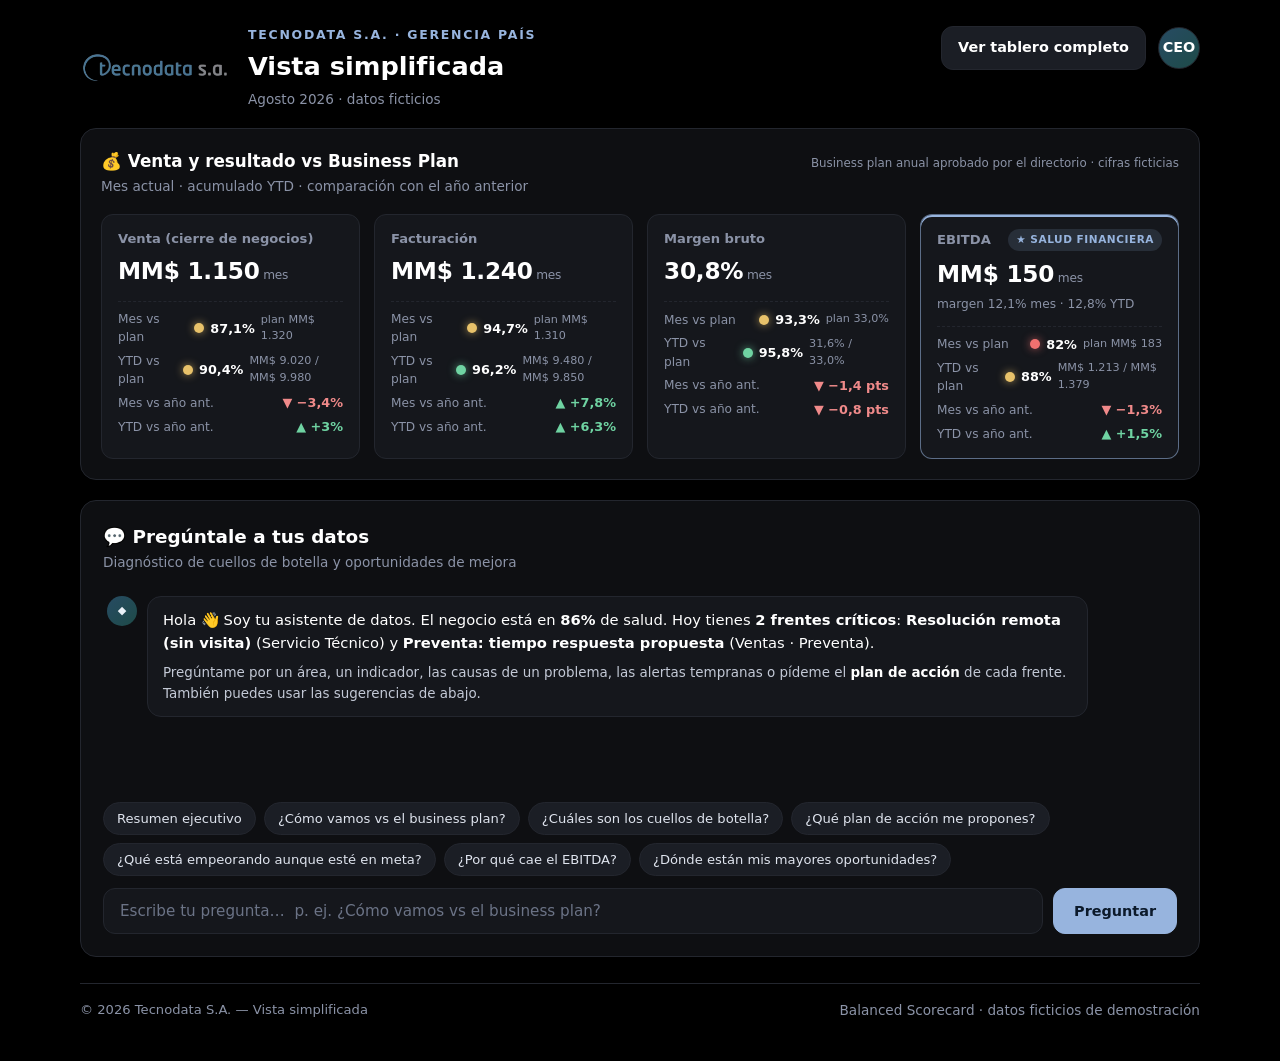
==== tecnodata.html @ df82ae4e "Vista simplificada tecnodata.html: financieros vs plan + chat Nueva página con lo esencial para una " ====
<!DOCTYPE html>
<html lang="es">
<head>
  <meta charset="UTF-8">
  <meta name="viewport" content="width=device-width, initial-scale=1.0">
  <title>Tecnodata S.A. · Vista simplificada</title>
  <meta name="description" content="Versión simplificada del tablero de Tecnodata S.A.: indicadores financieros vs business plan y chat de diagnóstico. Datos ficticios.">
  <link rel="icon" type="image/png" href="assets/logo.png">
  <link rel="stylesheet" href="styles.css">
</head>
<body class="page-simple">
  <!-- ================= MAIN ================= -->
  <main class="main">
    <header class="topbar">
      <div class="simple-brand">
        <img src="assets/logo.png" alt="Tecnodata S.A." class="simple-logo">
        <div>
          <p class="eyebrow">Tecnodata S.A. · Gerencia País</p>
          <h1>Vista simplificada</h1>
          <p class="period muted" id="periodo"></p>
        </div>
      </div>
      <div class="topbar-actions">
        <a class="btn" href="index.html">Ver tablero completo</a>
        <div class="avatar" title="CEO">CEO</div>
      </div>
    </header>

    <!-- ===== Indicadores financieros vs Business Plan ===== -->
    <section class="card bp-card" aria-label="Venta, facturación, margen y EBITDA vs business plan">
      <div class="card-head">
        <div>
          <h2>💰 Venta y resultado vs Business Plan</h2>
          <span class="muted">Mes actual · acumulado YTD · comparación con el año anterior</span>
        </div>
        <span class="muted bp-nota" id="bp-nota"></span>
      </div>
      <div class="bp-grid" id="bp"><!-- JS --></div>
    </section>

    <!-- ===== CHAT: Pregúntale a tus datos ===== -->
    <section class="card chat-card" aria-label="Chat de diagnóstico">
      <div class="card-head chat-head">
        <div>
          <h2>💬 Pregúntale a tus datos</h2>
          <span class="muted">Diagnóstico de cuellos de botella y oportunidades de mejora</span>
        </div>
      </div>
      <div class="chat-log" id="chat-log" aria-live="polite"><!-- conversación (JS) --></div>
      <div class="chat-suggest" id="chat-suggest"><!-- sugerencias (JS) --></div>
      <form class="chat-input" id="chat-form" autocomplete="off">
        <input id="chat-text" type="text" placeholder="Escribe tu pregunta…  p. ej. ¿Cómo vamos vs el business plan?" aria-label="Tu pregunta">
        <button type="submit" class="btn btn-primary">Preguntar</button>
      </form>
    </section>

    <footer class="footer">
      <span>© <span id="year"></span> Tecnodata S.A. — Vista simplificada</span>
      <span class="muted">Balanced Scorecard · datos ficticios de demostración</span>
    </footer>
  </main>

  <script src="data.js"></script>
  <script src="app.js"></script>
  <script src="chat.js"></script>
</body>
</html>
---- styles.css ----
/* ===========================================================
   Tecnodata S.A. — Cockpit BSC 360° · Gerencia País
   Paleta base (marca Tecnodata):
     Negro           #000000  -> Fondo del sitio
     Azul periwinkle #97B4DE  -> Acento / interacción
     Teal profundo   #274B63  -> Superficies de marca
     Teal verdoso    #1E4B48
     Blanco          #FFFFFF  -> Tipografía sobre fondos oscuros
   Semáforo BSC: verde (ok) / ámbar (warn) / rojo (bad)
   =========================================================== */

:root {
  --black:        #000000;
  --periwinkle:   #97B4DE;
  --teal-deep:    #274B63;
  --teal-green:   #1E4B48;
  --white:        #FFFFFF;

  /* Superficies del tema oscuro */
  --surface:      #0e0f12;
  --surface-2:    #15171c;
  --surface-3:    #1b1e25;
  --border:       #23262e;
  --muted:        #8b93a7;

  /* Deltas y semáforo */
  --up:           #6fd3a2;
  --down:         #f08a8a;
  --ok:           #6fd3a2;
  --warn:         #e8c26a;
  --bad:          #f0716f;

  --radius:       16px;
  --shadow:       0 8px 24px rgba(0,0,0,.45);
  --font:         'Segoe UI', system-ui, -apple-system, Roboto, Helvetica, Arial, sans-serif;
}

* { box-sizing: border-box; margin: 0; padding: 0; }
html, body { height: 100%; }

body {
  display: grid;
  grid-template-columns: 260px 1fr;
  min-height: 100vh;
  background: var(--black);
  color: var(--white);
  font-family: var(--font);
  line-height: 1.5;
}

.muted { color: var(--muted); font-size: .85rem; }

/* ===================== SIDEBAR ===================== */
.sidebar {
  background: linear-gradient(180deg, #050507 0%, #000 100%);
  border-right: 1px solid var(--border);
  display: flex;
  flex-direction: column;
  padding: 22px 16px;
  position: sticky;
  top: 0;
  height: 100vh;
  overflow-y: auto;
}
.brand { padding: 6px 8px 18px; }
.brand-logo { width: 100%; max-width: 200px; height: auto; display: block; }

.side-title {
  font-size: .7rem; font-weight: 700; letter-spacing: .12em;
  text-transform: uppercase; color: var(--muted);
  margin: 14px 8px 8px;
}

.nav { display: flex; flex-direction: column; gap: 4px; }
.nav-item {
  display: flex; align-items: center; gap: 12px;
  padding: 10px 14px; border-radius: 10px;
  color: #cfd4e0; text-decoration: none; font-size: .92rem;
  cursor: pointer; transition: background .15s, color .15s;
}
.nav-item:hover { background: var(--surface-2); color: var(--white); }
.nav-item.is-active {
  background: rgba(151,180,222,.14);
  color: var(--white);
  border-left: 3px solid var(--periwinkle);
}
.nav-ico { width: 20px; text-align: center; }

.legend { margin-top: 6px; padding: 0 8px; }
.legend-row { display: flex; align-items: center; gap: 8px; font-size: .8rem; color: #c3c9d6; padding: 3px 0; }
.legend-imp .imp-mark {
  width: 12px; height: 12px; border-radius: 3px;
  border: 1.5px dashed var(--warn); display: inline-block;
}

.sidebar-foot { margin-top: auto; padding: 14px 10px 4px; font-size: .82rem; color: #aeb4c2; }

/* ===================== MAIN ===================== */
.main { padding: 26px 30px 40px; min-width: 0; }

.topbar {
  display: flex; align-items: flex-start; justify-content: space-between;
  gap: 16px; flex-wrap: wrap; margin-bottom: 18px;
}
.eyebrow {
  color: var(--periwinkle); font-size: .78rem; font-weight: 600;
  letter-spacing: .14em; text-transform: uppercase;
}
.topbar h1 { font-size: 1.6rem; font-weight: 700; margin-top: 2px; }
.period { margin-top: 4px; }
.topbar-actions { display: flex; align-items: center; gap: 12px; }
.avatar {
  width: 42px; height: 42px; border-radius: 50%;
  display: grid; place-items: center; font-weight: 700; font-size: .9rem;
  background: linear-gradient(135deg, var(--teal-deep), var(--teal-green));
  color: var(--white); border: 1px solid var(--border);
}

/* ===================== DIAGNÓSTICO ===================== */
.diagnostico {
  display: flex; flex-direction: column; align-items: flex-start; gap: 8px;
  background: linear-gradient(90deg, rgba(240,113,111,.14), rgba(240,113,111,.04));
  border: 1px solid rgba(240,113,111,.35);
  border-radius: 12px; padding: 14px 16px; margin-bottom: 20px;
}
.diag-title { margin-bottom: 2px; }
.diag-badge {
  font-size: .74rem; font-weight: 700; letter-spacing: .04em;
  background: var(--bad); color: #2a0c0c; padding: 5px 11px; border-radius: 999px;
  white-space: nowrap;
}
.diag-item { font-size: .95rem; color: #f2d9d9; padding-left: 2px; }
.diag-item strong { color: var(--white); }
.diag-item em { color: #ffd9d8; font-style: normal; font-weight: 600; }

/* ===================== BOTONES ===================== */
.btn {
  font-family: inherit; font-size: .9rem; font-weight: 600; cursor: pointer;
  background: var(--surface-3); color: var(--white);
  border: 1px solid var(--border); border-radius: 12px; padding: 10px 16px;
  transition: border-color .15s, background .15s, color .15s;
}
.btn:hover { border-color: var(--periwinkle); }
.btn-primary {
  background: var(--periwinkle); color: #0c1a2b; border-color: var(--periwinkle);
}
.btn-primary:hover { background: #aac3e6; }

/* ===================== ALERTAS TEMPRANAS ===================== */
.alertas {
  display: flex; align-items: center; flex-wrap: wrap; gap: 8px 14px;
  background: linear-gradient(90deg, rgba(232,194,106,.12), rgba(232,194,106,.03));
  border: 1px solid rgba(232,194,106,.35);
  border-radius: 12px; padding: 12px 16px; margin-bottom: 20px;
}
.alertas-badge {
  font-size: .74rem; font-weight: 700; letter-spacing: .04em;
  background: var(--warn); color: #2b2108; padding: 5px 11px; border-radius: 999px;
  white-space: nowrap;
}
.alertas-list { display: flex; flex-wrap: wrap; gap: 6px 18px; }
.alerta-item { font-size: .88rem; color: #f0e4c8; }
.alerta-item b { color: var(--white); font-weight: 600; }
.alertas-hint { font-size: .76rem; margin-left: auto; }

/* ===================== CARDS ===================== */
.card {
  background: var(--surface);
  border: 1px solid var(--border);
  border-radius: var(--radius);
  padding: 20px;
  box-shadow: var(--shadow);
}
.card-head {
  display: flex; align-items: baseline; justify-content: space-between;
  margin-bottom: 16px; gap: 10px;
}
.card-head h2 { font-size: 1.05rem; font-weight: 600; }

/* ===================== PULSO (KPIs) ===================== */
.kpi-grid {
  display: grid; grid-template-columns: repeat(4, 1fr);
  gap: 18px; margin-bottom: 22px;
}
.kpi { display: flex; flex-direction: column; }
.kpi-top { display: flex; align-items: center; gap: 8px; margin-bottom: 8px; }
.kpi-label { color: var(--muted); font-size: .85rem; }
.kpi-value { font-size: 1.7rem; font-weight: 700; letter-spacing: -.01em; }
.kpi-sub { margin-top: 2px; }
.kpi-delta { font-size: .82rem; margin-top: 6px; }
.kpi-delta.up { color: var(--up); }
.kpi-delta.down { color: var(--down); }
.kpi-spark { margin-top: 12px; height: 34px; }
.kpi-spark .spark { width: 100%; height: 34px; }

/* ===================== LAYOUT PRINCIPAL ===================== */
.content-grid {
  display: grid; grid-template-columns: 1.35fr 1fr;
  gap: 18px; margin-bottom: 22px;
}
/* Permite que las columnas encojan y que el scroll interno (matriz) actúe,
   en vez de que el contenido ancho (kpi-row expandido) infle el grid. */
.content-grid > * { min-width: 0; }
.map-hint { margin-top: 10px; font-size: .78rem; }

/* ===================== SEMÁFORO (dots) ===================== */
.dot { width: 10px; height: 10px; border-radius: 50%; display: inline-block; flex: 0 0 auto; }
.dot-ok   { background: var(--ok);   box-shadow: 0 0 8px rgba(111,211,162,.7); }
.dot-warn { background: var(--warn); box-shadow: 0 0 8px rgba(232,194,106,.7); }
.dot-bad  { background: var(--bad);  box-shadow: 0 0 8px rgba(240,113,111,.7); }
.dot-na   { background: #444a57; }

/* ===================== MAPA ESTRATÉGICO (SVG) ===================== */
.smap-host { width: 100%; }
.smap-svg { width: 100%; height: auto; display: block; }

.smap-tier { fill: var(--surface-2); stroke: var(--border); stroke-width: 1; }
.smap-tier.tier-ok   { stroke: rgba(111,211,162,.35); }
.smap-tier.tier-warn { stroke: rgba(232,194,106,.4); }
.smap-tier.tier-bad  { stroke: rgba(240,113,111,.45); }
.smap-tier-name { fill: var(--white); font: 700 13px var(--font); }
.smap-tier-sub  { fill: var(--muted); font: 500 11px var(--font); }

.smap-node { cursor: pointer; }
.smap-node .node-rect { fill: var(--surface-3); stroke: var(--border); stroke-width: 1; transition: fill .15s, stroke .15s; }
.smap-node.node-ok   .node-rect { stroke: rgba(111,211,162,.55); }
.smap-node.node-warn .node-rect { stroke: rgba(232,194,106,.6); }
.smap-node.node-bad  .node-rect { stroke: rgba(240,113,111,.65); }
.smap-node:hover .node-rect,
.smap-node:focus .node-rect { fill: #232732; stroke: var(--periwinkle); outline: none; }
.smap-node .node-label { fill: #dfe4ee; font: 600 11px var(--font); pointer-events: none; }
.smap-node .node-dot.dot-ok   { fill: var(--ok); }
.smap-node .node-dot.dot-warn { fill: var(--warn); }
.smap-node .node-dot.dot-bad  { fill: var(--bad); }
.smap-node.is-dim { opacity: .3; }
.smap-node.in-chain .node-rect { stroke: var(--periwinkle); stroke-width: 1.6; }
.smap-node.is-bottleneck .node-rect { stroke: var(--bad); stroke-width: 2.2; filter: drop-shadow(0 0 7px rgba(240,113,111,.7)); }
.smap-node.is-bottleneck .node-label { fill: var(--white); }

/* Aristas del grafo causal */
.edge { fill: none; }
.edge-faint { stroke: rgba(255,255,255,.09); stroke-width: 1; }
.edge-lit { stroke-width: 2.6; opacity: .95; }
.edge-lit.edge-warn { stroke: var(--warn); }
.edge-lit.edge-bad  { stroke: var(--bad); }
.edge.is-chain { stroke-width: 3; }
.edge.is-dim { opacity: .1; }
.edge-head { fill: rgba(255,255,255,.2); }
.edge-head-lit { fill: var(--bad); }

/* ===================== MATRIZ 360° ===================== */
.matrix-host { overflow-x: auto; }
.matrix { width: 100%; border-collapse: separate; border-spacing: 4px; font-size: .84rem; }
.matrix th { font-weight: 600; color: var(--muted); padding: 6px 8px; text-align: center; }
.matrix th.mx-corner { text-align: left; font-size: .74rem; }
.matrix th.mx-persp { font-size: .74rem; }
.mx-row { cursor: pointer; transition: filter .15s; }
.mx-row:hover td { filter: brightness(1.15); }
.mx-row.is-expanded .mx-area { color: var(--periwinkle); }
.mx-row.is-dim { opacity: .4; }
.mx-area {
  text-align: left; padding: 8px 10px; white-space: nowrap;
  background: var(--surface-2); border-radius: 8px; font-weight: 500;
}
.mx-ico { margin-right: 8px; }
.mx-cell {
  text-align: center; padding: 10px 8px; border-radius: 8px;
  font-weight: 700; font-variant-numeric: tabular-nums; color: #12151a;
  position: relative;
}
.cell-ok   { background: var(--ok); }
.cell-warn { background: var(--warn); }
.cell-bad  { background: var(--bad); color: #2a0c0c; }
.cell-na   { background: var(--surface-3); color: var(--muted); font-weight: 500; }
.mx-cell.is-imported::after {
  content: ''; position: absolute; inset: 2px; border-radius: 6px;
  border: 1.5px dashed rgba(0,0,0,.55); pointer-events: none;
}
.mx-cell.mx-total { color: var(--white); background: var(--surface-3); border: 1px solid var(--border); }
.mx-cell.mx-total.cell-ok   { color: var(--ok); }
.mx-cell.mx-total.cell-warn { color: var(--warn); }
.mx-cell.mx-total.cell-bad  { color: var(--bad); }
.mx-foot .mx-area { background: transparent; color: var(--muted); font-size: .76rem; text-transform: uppercase; letter-spacing: .04em; }
.mx-foot .mx-cell { background: var(--surface-2); color: var(--white); }
.mx-foot .mx-cell.cell-ok   { color: var(--ok); }
.mx-foot .mx-cell.cell-warn { color: var(--warn); }
.mx-foot .mx-cell.cell-bad  { color: var(--bad); }

.mx-detail-row td { padding: 4px 2px 10px; }
.mx-detail { display: flex; flex-direction: column; gap: 8px; background: var(--surface-2); border-radius: 10px; padding: 12px; }

/* Filas de KPI (detalle) */
.kpi-row {
  display: grid;
  grid-template-columns: 14px minmax(160px, 1.6fr) 120px 150px 120px 1fr;
  align-items: center; gap: 12px; font-size: .84rem;
}
.kr-name { display: flex; flex-direction: column; }
.kr-src { font-size: .68rem; color: var(--muted); }
.kr-val { text-align: right; }
.kr-actual { font-weight: 700; }
.kr-meta { font-size: .76rem; margin-left: 4px; }
.kr-bullet .bullet { width: 150px; height: 14px; }
.kr-spark .spark { width: 120px; height: 26px; }
.kr-delta { font-size: .76rem; text-align: right; }
.kr-delta.up { color: var(--up); }
.kr-delta.down { color: var(--down); }

/* Sparkline / Bullet colores */
.spark-line { stroke-width: 2; stroke-linecap: round; stroke-linejoin: round; }
.spark-line.spark-ok   { stroke: var(--ok); }
.spark-line.spark-warn { stroke: var(--warn); }
.spark-line.spark-bad  { stroke: var(--bad); }
.spark-dot.spark-ok   { fill: var(--ok); }
.spark-dot.spark-warn { fill: var(--warn); }
.spark-dot.spark-bad  { fill: var(--bad); }
.bullet-track { fill: var(--surface-3); }
.bullet-fill.fill-ok   { fill: var(--ok); }
.bullet-fill.fill-warn { fill: var(--warn); }
.bullet-fill.fill-bad  { fill: var(--bad); }
.bullet-target { stroke: var(--white); stroke-width: 1.5; }

/* ===================== BRECHAS ===================== */
.brechas { display: flex; flex-direction: column; gap: 12px; }
.brecha {
  background: var(--surface-2); border: 1px solid var(--border);
  border-radius: 12px; padding: 14px 16px; cursor: pointer;
  transition: border-color .15s, background .15s;
}
.brecha:hover { border-color: var(--periwinkle); background: #14161c; }
.brecha.is-bottleneck { border-color: rgba(240,113,111,.6); box-shadow: inset 3px 0 0 var(--bad); }
.brecha-head {
  display: grid; grid-template-columns: 14px minmax(180px, 2fr) 150px 150px auto;
  align-items: center; gap: 14px;
}
.brecha-id { display: flex; flex-direction: column; }
.brecha-name { font-weight: 600; }
.brecha-meta { font-size: .74rem; }
.brecha-bullet .bullet { width: 150px; height: 14px; }
.brecha-val { text-align: right; }
.pill { font-size: .72rem; font-weight: 700; padding: 4px 11px; border-radius: 999px; white-space: nowrap; }
.pill-warn { background: rgba(232,194,106,.18); color: var(--warn); }
.pill-bad  { background: rgba(240,113,111,.2); color: var(--bad); }

.chain { display: flex; align-items: center; flex-wrap: wrap; gap: 6px; margin-top: 12px; padding-top: 10px; border-top: 1px dashed var(--border); }
.chain-lbl { font-size: .74rem; color: var(--muted); margin-right: 4px; }
.chain-arrow { color: var(--muted); font-size: .8rem; }
.chip { font-size: .74rem; font-weight: 600; padding: 3px 9px; border-radius: 7px; }
.chip-ok   { background: rgba(111,211,162,.16); color: var(--ok); }
.chip-warn { background: rgba(232,194,106,.16); color: var(--warn); }
.chip-bad  { background: rgba(240,113,111,.18); color: var(--bad); }

/* ===================== FUENTES ===================== */
.sources { display: grid; grid-template-columns: repeat(2, 1fr); gap: 10px 22px; }
.source { font-size: .85rem; color: #c9cfdb; }
.src-tag {
  display: inline-block; font-size: .68rem; font-weight: 700; letter-spacing: .04em;
  background: rgba(151,180,222,.16); color: var(--periwinkle);
  padding: 2px 8px; border-radius: 6px; margin-right: 8px;
}

/* ===================== FOOTER ===================== */
.footer {
  display: flex; justify-content: space-between; flex-wrap: wrap; gap: 8px;
  margin-top: 26px; padding-top: 16px;
  border-top: 1px solid var(--border); font-size: .82rem; color: var(--muted);
}

/* ===================== BANDA EJECUTIVA ===================== */
.exec {
  display: flex; align-items: center; justify-content: space-between;
  gap: 16px 24px; flex-wrap: wrap; margin-bottom: 16px;
}
.exec-health { display: flex; align-items: baseline; gap: 12px; }
.exec-h-label { font-size: .82rem; color: var(--muted); text-transform: uppercase; letter-spacing: .1em; }
.exec-h-value { display: inline-flex; align-items: center; gap: 10px; flex-wrap: wrap; min-width: 0; }
.exec-h-num { font-size: 2rem; font-weight: 800; letter-spacing: -.02em; }
.exec-persps { display: flex; gap: 10px; flex-wrap: wrap; }
.exec-chip {
  display: flex; flex-direction: column; gap: 3px;
  background: var(--surface-2); border: 1px solid var(--border);
  border-radius: 12px; padding: 9px 14px; min-width: 120px;
}
.exec-chip-name { font-size: .74rem; color: var(--muted); }
.exec-chip-val { display: inline-flex; align-items: center; gap: 7px; font-size: 1.1rem; font-weight: 700; }
.exec-chip.chip-tone-ok   { border-color: rgba(111,211,162,.4); }
.exec-chip.chip-tone-warn { border-color: rgba(232,194,106,.45); }
.exec-chip.chip-tone-bad  { border-color: rgba(240,113,111,.5); }
.exec-h-delta { font-size: .82rem; font-weight: 600; white-space: nowrap; }
.exec-h-delta.up { color: var(--up); }
.exec-h-delta.down { color: var(--down); }
.exec-h-counts { font-size: .8rem; white-space: nowrap; }

/* EBITDA en la banda ejecutiva (salud financiera) */
.exec-ebitda {
  display: flex; flex-direction: column; gap: 2px;
  padding: 8px 16px; border-radius: 12px;
  background: var(--surface-2); border: 1px solid rgba(151,180,222,.35);
}
.exec-e-value { display: inline-flex; align-items: center; gap: 8px; }
.exec-e-num { font-size: 1.35rem; font-weight: 800; letter-spacing: -.01em; }
.exec-e-sub { font-size: .76rem; }

/* ===================== BUSINESS PLAN ===================== */
.bp-card { margin-bottom: 20px; }
.bp-nota { font-size: .74rem; text-align: right; }
.bp-grid { display: grid; grid-template-columns: repeat(4, 1fr); gap: 14px; }
.bp-tile {
  display: flex; flex-direction: column; gap: 6px;
  background: var(--surface-2); border: 1px solid var(--border);
  border-radius: 12px; padding: 14px 16px; min-width: 0;
}
.bp-tile.is-star {
  border-color: rgba(151,180,222,.55);
  box-shadow: inset 0 2px 0 var(--periwinkle);
}
.bp-top { display: flex; align-items: center; justify-content: space-between; gap: 8px; flex-wrap: wrap; }
.bp-name { font-size: .82rem; color: var(--muted); font-weight: 600; }
.bp-star {
  font-size: .66rem; font-weight: 700; letter-spacing: .05em; text-transform: uppercase;
  color: var(--periwinkle); background: rgba(151,180,222,.14);
  padding: 3px 8px; border-radius: 999px; white-space: nowrap;
}
.bp-value { font-size: 1.45rem; font-weight: 800; letter-spacing: -.01em; }
.bp-per { font-size: .76rem; font-weight: 500; }
.bp-sub { font-size: .76rem; margin-top: -2px; }
.bp-rows { display: flex; flex-direction: column; gap: 5px; margin-top: 6px; padding-top: 8px; border-top: 1px dashed var(--border); }
.bp-row { display: flex; align-items: center; justify-content: space-between; gap: 8px; font-size: .8rem; }
.bp-row-lbl { font-size: .76rem; }
.bp-row-val { display: inline-flex; align-items: center; gap: 6px; font-weight: 700; font-variant-numeric: tabular-nums; }
.bp-row-val.up { color: var(--up); }
.bp-row-val.down { color: var(--down); }
.bp-plan { font-size: .7rem; font-weight: 500; }

/* ===================== PLANES DE ACCIÓN ===================== */
.planes-card { margin-top: 22px; }
.planes { display: grid; grid-template-columns: repeat(2, 1fr); gap: 16px; }
.plan {
  display: flex; flex-direction: column; gap: 10px;
  background: var(--surface-2); border: 1px solid var(--border);
  border-radius: 12px; padding: 16px 18px;
}
.plan-head { display: flex; align-items: center; justify-content: space-between; gap: 10px; }
.plan-frente {
  font-size: .7rem; font-weight: 700; letter-spacing: .08em; text-transform: uppercase;
  color: var(--periwinkle);
}
.plan-title { font-size: 1.02rem; font-weight: 700; }
.plan-obj { font-size: .88rem; color: #d5dae6; }
.plan-obj-tag {
  font-size: .68rem; font-weight: 700; letter-spacing: .06em; text-transform: uppercase;
  color: var(--periwinkle); margin-right: 4px;
}
.plan-acciones { margin: 2px 0 2px 20px; display: flex; flex-direction: column; gap: 8px; font-size: .88rem; }
.plan-acciones li::marker { color: var(--periwinkle); font-weight: 700; }
.plan-meta { display: block; font-size: .74rem; }
.plan .chain { margin-top: 2px; }
.plan-ask { align-self: flex-start; margin-top: auto; font-size: .82rem; padding: 8px 14px; }

/* ===================== CHAT ===================== */
.chat-card { display: flex; flex-direction: column; padding: 22px; }
.chat-head h2 { font-size: 1.15rem; }
.chat-log {
  display: flex; flex-direction: column; gap: 14px;
  min-height: 200px; max-height: 440px; overflow-y: auto;
  padding: 6px 4px 10px; margin-bottom: 12px;
}
.msg { display: flex; gap: 10px; align-items: flex-start; max-width: 92%; }
.msg-user { align-self: flex-end; flex-direction: row; }
.msg-bot  { align-self: flex-start; }
.msg-av {
  flex: 0 0 auto; width: 30px; height: 30px; border-radius: 50%;
  display: grid; place-items: center; font-size: .7rem; font-weight: 700;
}
.msg-bot .msg-av  { background: linear-gradient(135deg, var(--teal-deep), var(--teal-green)); color: #eaf1f8; }
.msg-user .msg-av { background: var(--periwinkle); color: #0c1a2b; }
.msg-body {
  background: var(--surface-2); border: 1px solid var(--border);
  border-radius: 14px; padding: 12px 15px; font-size: .92rem; line-height: 1.55;
}
.msg-user .msg-body { background: rgba(151,180,222,.16); border-color: rgba(151,180,222,.3); }
.msg-body b { color: var(--white); }
.msg-body .ans-sub { font-size: .74rem; text-transform: uppercase; letter-spacing: .08em; color: var(--muted); margin: 10px 0 5px; }
.msg-body .ans-list { margin: 4px 0 4px 18px; display: flex; flex-direction: column; gap: 3px; }
.msg-body .ans-note { margin-top: 8px; font-size: .84rem; color: #c3c9d6; }
.msg-body .ans-chain { display: flex; align-items: center; flex-wrap: wrap; gap: 5px; margin: 6px 0; }
.msg-body .ans-reco {
  margin-top: 12px; padding: 10px 12px; border-radius: 10px;
  background: rgba(151,180,222,.1); border-left: 3px solid var(--periwinkle); font-size: .9rem;
}
.ans-reco-tag { font-size: .68rem; font-weight: 700; letter-spacing: .06em; text-transform: uppercase; color: var(--periwinkle); margin-right: 6px; }
/* chips de estado dentro de respuestas */
.c-chip { display: inline-block; font-size: .68rem; font-weight: 700; padding: 2px 8px; border-radius: 999px; vertical-align: middle; }
.c-chip.c-ok   { background: rgba(111,211,162,.16); color: var(--ok); }
.c-chip.c-warn { background: rgba(232,194,106,.16); color: var(--warn); }
.c-chip.c-bad  { background: rgba(240,113,111,.18); color: var(--bad); }
/* indicador "escribiendo" */
.typing { display: inline-flex; gap: 4px; }
.typing i { width: 6px; height: 6px; border-radius: 50%; background: var(--muted); animation: blink 1.2s infinite both; }
.typing i:nth-child(2) { animation-delay: .2s; }
.typing i:nth-child(3) { animation-delay: .4s; }
@keyframes blink { 0%,80%,100% { opacity: .25; } 40% { opacity: 1; } }

.chat-suggest { display: flex; flex-wrap: wrap; gap: 8px; margin-bottom: 12px; }
.sugg {
  font-family: inherit; font-size: .82rem; cursor: pointer;
  background: var(--surface-3); color: #dfe4ee;
  border: 1px solid var(--border); border-radius: 999px; padding: 8px 13px;
  transition: border-color .15s, background .15s;
}
.sugg:hover { border-color: var(--periwinkle); background: #1f232c; }

.chat-input { display: flex; gap: 10px; }
.chat-input input {
  flex: 1; font-family: inherit; font-size: .95rem;
  background: var(--surface-2); color: var(--white);
  border: 1px solid var(--border); border-radius: 12px; padding: 13px 16px;
  outline: none; transition: border-color .15s;
}
.chat-input input:focus { border-color: var(--periwinkle); }
.chat-input input::placeholder { color: #6b7386; }
.chat-input .btn { padding: 13px 20px; }

/* ===================== DESPLEGABLE DETALLE ===================== */
.detalle { margin-top: 22px; }
.detalle > summary {
  list-style: none; cursor: pointer; user-select: none;
  display: flex; align-items: baseline; gap: 12px; flex-wrap: wrap;
  background: var(--surface); border: 1px solid var(--border);
  border-radius: 12px; padding: 16px 18px;
  transition: border-color .15s;
}
.detalle > summary::-webkit-details-marker { display: none; }
.detalle > summary:hover { border-color: var(--periwinkle); }
.detalle > summary::before { content: '▸'; color: var(--periwinkle); font-size: .9rem; }
.detalle[open] > summary::before { content: '▾'; }
.det-title { font-weight: 700; font-size: 1rem; }
.det-sub { font-size: .82rem; }
.detalle[open] > summary { margin-bottom: 18px; }
.detalle .kpi-grid { margin-top: 0; }

/* ===================== RESPONSIVE ===================== */
@media (max-width: 1000px) {
  /* Fuera del grid: el sidebar se vuelve un encabezado horizontal compacto
     (logo + filtros en fila) para que el logo se vea completo y el contenido
     del tablero aparezca de inmediato, sin empujarlo una pantalla abajo. */
  body { display: block; }
  .sidebar {
    position: static; height: auto; min-height: 0; overflow: visible;
    flex-direction: row; flex-wrap: wrap; align-items: center; gap: 8px 14px;
    padding: 14px 18px;
    border-right: none; border-bottom: 1px solid var(--border);
  }
  .brand { padding: 0; flex: 0 0 auto; }
  .brand-logo { max-width: 150px; }
  .side-title { display: none; }
  .legend { display: none; }
  .sidebar-foot { display: none; }
  #area-filter { flex-direction: row; flex-wrap: wrap; gap: 6px; width: 100%; }
  #area-filter .nav-item { padding: 7px 12px; border-radius: 999px; background: var(--surface-2); }
  #area-filter .nav-item.is-active { border-left: none; box-shadow: inset 0 0 0 1px var(--periwinkle); }

  .kpi-grid { grid-template-columns: repeat(2, 1fr); }
  .content-grid { grid-template-columns: 1fr; }
  .sources { grid-template-columns: 1fr; }
  .kpi-row { grid-template-columns: 14px 1.4fr 100px 120px 90px; }
  .kpi-row .kr-spark { display: none; }
  .brecha-head { grid-template-columns: 14px 1.6fr 120px auto; }
  .brecha-bullet { display: none; }

  .exec { flex-direction: column; align-items: stretch; }
  .exec-health { flex-wrap: wrap; }
  .exec-persps { display: grid; grid-template-columns: repeat(4, 1fr); }
  .planes { grid-template-columns: 1fr; }
  .alertas-hint { margin-left: 0; }
  .bp-grid { grid-template-columns: repeat(2, 1fr); }
  .exec-ebitda { flex-direction: row; align-items: center; justify-content: space-between; flex-wrap: wrap; gap: 4px 12px; }
  .exec-chip { min-width: 0; }
  .msg { max-width: 100%; }
  .chat-log { max-height: 60vh; }
}
@media (max-width: 560px) {
  .kpi-grid { grid-template-columns: 1fr; }
  .main { padding: 18px; }
  .kpi-row { grid-template-columns: 14px 1fr 90px; }
  .kpi-row .kr-bullet, .kpi-row .kr-delta { display: none; }
  .brecha-head { grid-template-columns: 14px 1fr auto; }
  .brecha-val { display: none; }

  .exec-persps { grid-template-columns: repeat(2, 1fr); }
  .exec-h-num { font-size: 1.6rem; }
  .exec-h-delta, .exec-h-counts { white-space: normal; }
  .bp-grid { grid-template-columns: 1fr; }
  .chat-input { flex-direction: column; }
  .chat-input .btn { width: 100%; }
}

/* ===================== VISTA SIMPLIFICADA (tecnodata.html) ===================== */
/* Sin sidebar: una sola columna, contenido centrado y acotado en ancho. */
body.page-simple { grid-template-columns: 1fr; }
.page-simple .main { width: 100%; max-width: 1180px; margin: 0 auto; }

.simple-brand { display: flex; align-items: center; gap: 18px; }
.simple-logo { width: 150px; height: auto; display: block; }
.page-simple .topbar-actions .btn { text-decoration: none; display: inline-block; }

@media (max-width: 560px) {
  .simple-brand { flex-direction: column; align-items: flex-start; gap: 10px; }
  .simple-logo { width: 120px; }
}
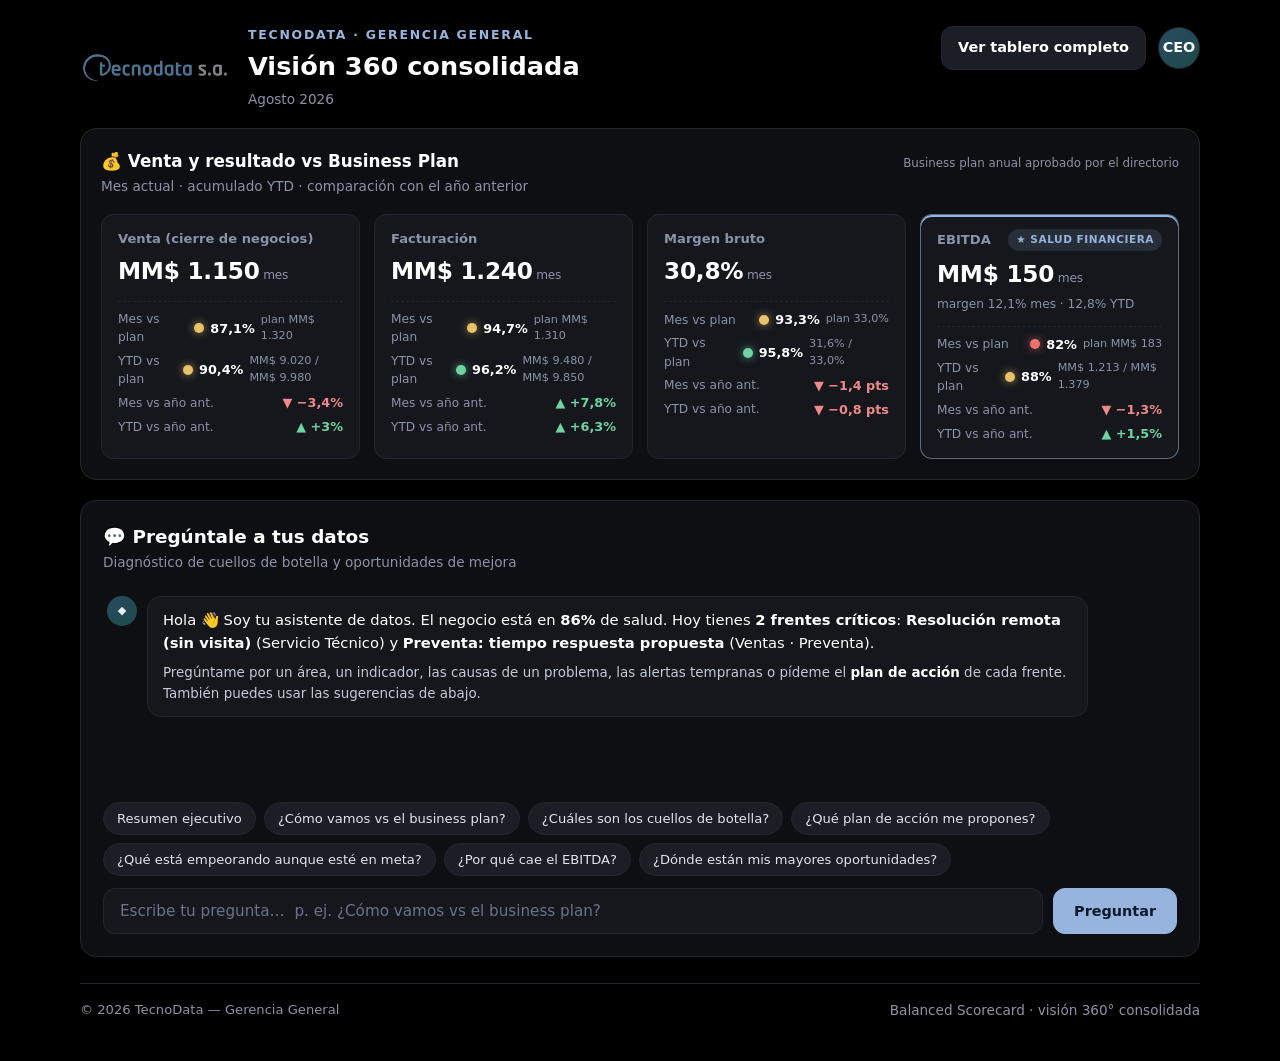
==== commit 6ed41f2c: "Título de Gerencia General y sin menciones a datos ficticios La vista simplificada pasa a llamarse "" ====
--- a/tecnodata.html
+++ b/tecnodata.html
@@ -3,8 +3,8 @@
 <head>
   <meta charset="UTF-8">
   <meta name="viewport" content="width=device-width, initial-scale=1.0">
-  <title>Tecnodata S.A. · Vista simplificada</title>
-  <meta name="description" content="Versión simplificada del tablero de Tecnodata S.A.: indicadores financieros vs business plan y chat de diagnóstico. Datos ficticios.">
+  <title>TecnoData - Gerencia General: Visión 360 consolidada</title>
+  <meta name="description" content="TecnoData · Gerencia General: visión 360 consolidada — indicadores financieros vs business plan y chat de diagnóstico.">
   <link rel="icon" type="image/png" href="assets/logo.png">
   <link rel="stylesheet" href="styles.css">
 </head>
@@ -15,8 +15,8 @@
       <div class="simple-brand">
         <img src="assets/logo.png" alt="Tecnodata S.A." class="simple-logo">
         <div>
-          <p class="eyebrow">Tecnodata S.A. · Gerencia País</p>
-          <h1>Vista simplificada</h1>
+          <p class="eyebrow">TecnoData · Gerencia General</p>
+          <h1>Visión 360 consolidada</h1>
           <p class="period muted" id="periodo"></p>
         </div>
       </div>
@@ -55,8 +55,8 @@
     </section>
 
     <footer class="footer">
-      <span>© <span id="year"></span> Tecnodata S.A. — Vista simplificada</span>
-      <span class="muted">Balanced Scorecard · datos ficticios de demostración</span>
+      <span>© <span id="year"></span> TecnoData — Gerencia General</span>
+      <span class="muted">Balanced Scorecard · visión 360° consolidada</span>
     </footer>
   </main>
 
